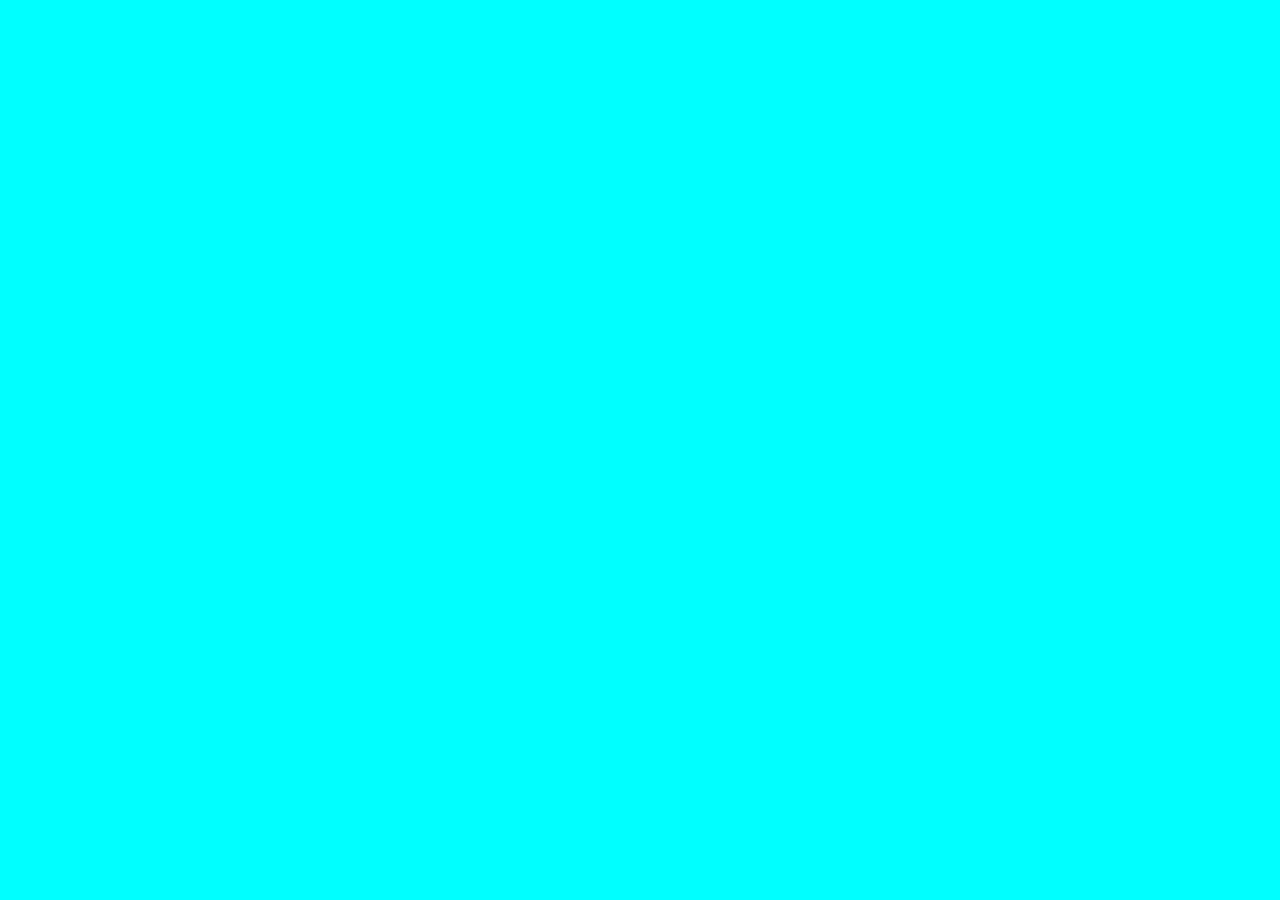
==== index.html @ 8349d07b "fresh index" ====
<!doctype html>
<html lang="en">
  <head>
    <meta charset="UTF-8" />
    <meta name="viewport" content="width=device-width, initial-scale=1.0" />
    <title>Mingle</title>
    <link rel="stylesheet" href="css/general.css" />
    <link rel="stylesheet" href="css/index.css" />
  </head>
  <body>
    <h1></h1>
    <h3></h3>
    <p></p>
  </body>
</html>
---- css/general.css ----
body {
  background-color: aqua;
}
*,
::before,
::after {
  box-sizing: border-box;
  margin: 0;
  padding: 0;
}

html {
  interpolate-size: allow-keywords;
  font-family: system-ui, sans-serif;
  line-height: 1.5;
  -webkit-font-smoothing: antialiased;
}
img,
svg {
  display: block;
  width: 100%;
  height: auto;
}
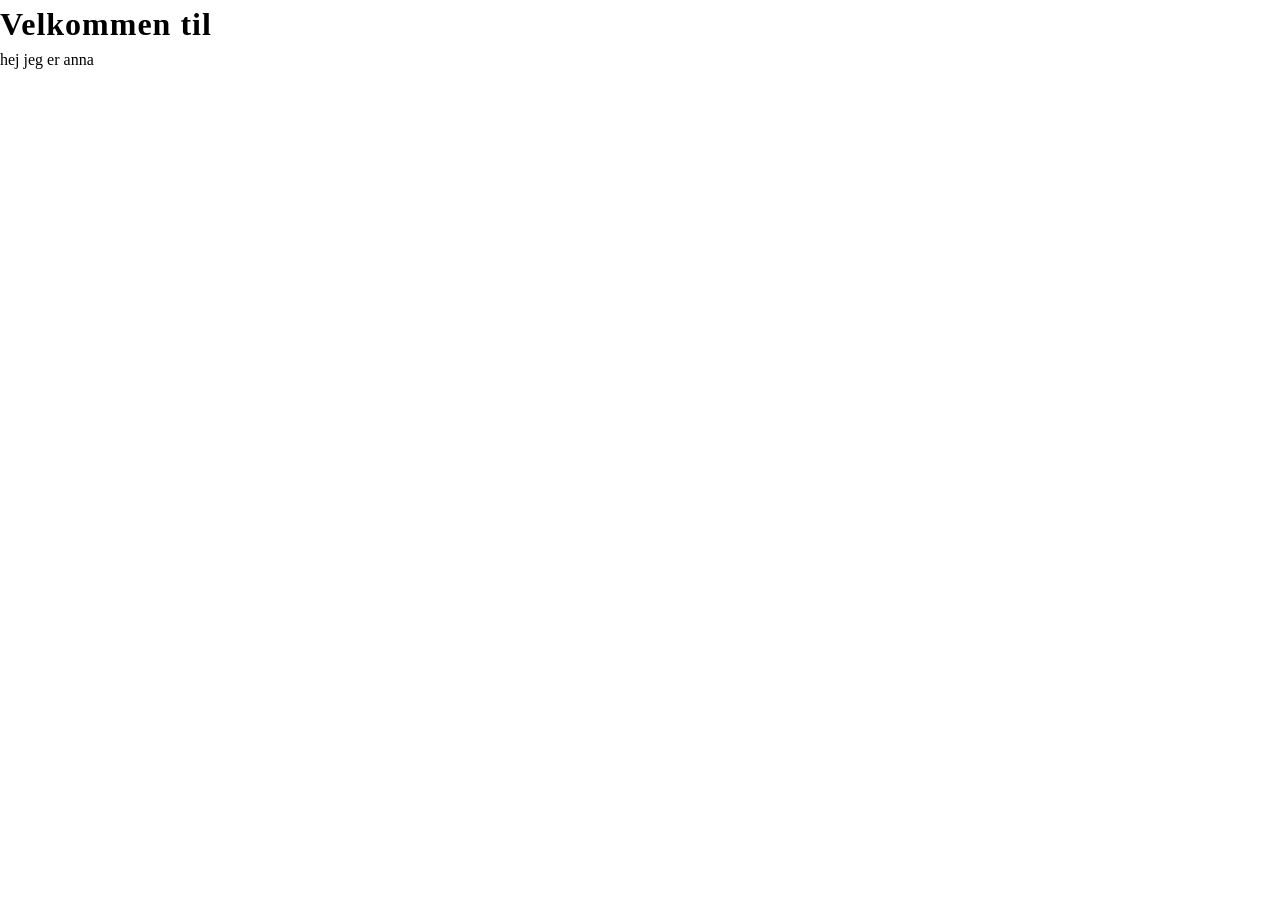
==== commit b1784776: "new" ====
--- a/index.html
+++ b/index.html
@@ -8,8 +8,8 @@
     <link rel="stylesheet" href="css/index.css" />
   </head>
   <body>
-    <h1></h1>
+    <h1>Velkommen til</h1>
     <h3></h3>
-    <p></p>
+    <p>hej jeg er anna</p>
   </body>
 </html>
--- a/css/general.css
+++ b/css/general.css
@@ -1,5 +1,19 @@
+html {
+  interpolate-size: allow-keywords;
+  line-height: 1.5;
+  -webkit-font-smoothing: antialiased;
+}
+
+@font-face {
+  font-family: p;
+  src: url(../fonts/Quicksand-VariableFont_wght.woff2);
+}
+@font-face {
+  font-family: h1;
+  src: url(../fonts/ViaodaLibre-Regular.woff2);
+}
 body {
-  background-color: aqua;
+  background-color: rgb(255, 255, 255);
 }
 *,
 ::before,
@@ -8,16 +22,12 @@
   margin: 0;
   padding: 0;
 }
-
-html {
-  interpolate-size: allow-keywords;
-  font-family: system-ui, sans-serif;
-  line-height: 1.5;
-  -webkit-font-smoothing: antialiased;
-}
 img,
 svg {
   display: block;
   width: 100%;
   height: auto;
 }
+h1 {
+  letter-spacing: 1px;
+}
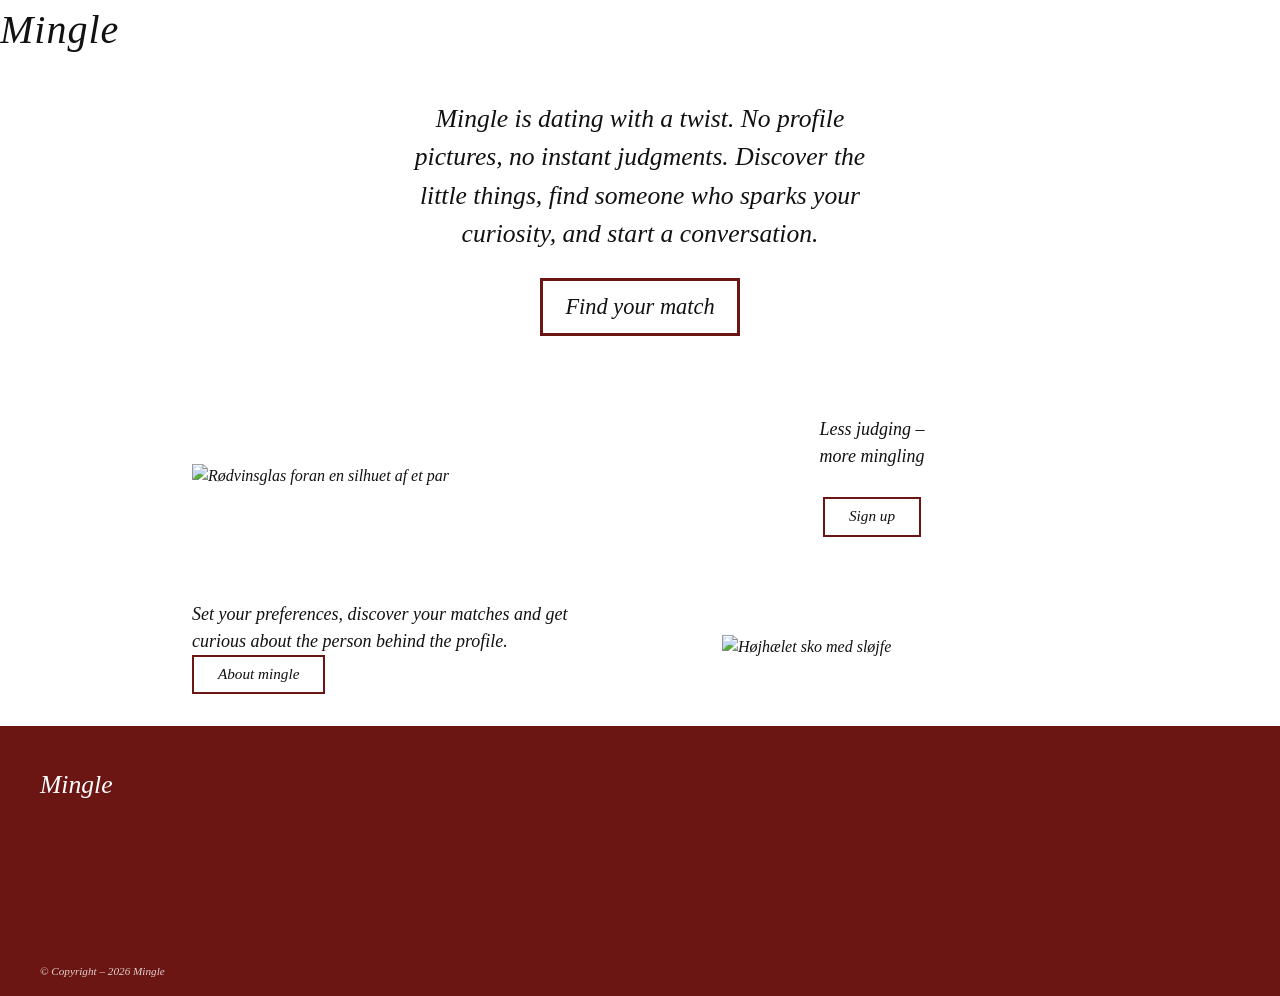
==== commit 5714cbc9: "meget af forside færdig mangler billeder" ====
--- a/index.html
+++ b/index.html
@@ -8,8 +8,39 @@
     <link rel="stylesheet" href="css/index.css" />
   </head>
   <body>
-    <h1>Velkommen til</h1>
-    <h3></h3>
-    <p>hej jeg er anna</p>
+    <header class="hero">
+      <h1 class="hero_logo">
+        <img class="hero__sko" src="" alt="" />
+        Mingle
+      </h1>
+    </header>
+
+    <main>
+      <section class="intro">
+        <p>Mingle is dating with a twist. No profile pictures, no instant judgments. Discover the little things, find someone who sparks your curiosity, and start a conversation.</p>
+        <a class="btn btn--large" href="userlist.html">Find your match</a>
+      </section>
+
+      <section class="feature">
+        <img class="feature_img--photo" src="" alt="Rødvinsglas foran en silhuet af et par" />
+        <div class="feature__text">
+          <p>Less judging –<br />more mingling</p>
+          <a class="btn btn--small" href="contact.html">Sign up</a>
+        </div>
+      </section>
+
+      <section class="feature feature--reverse">
+        <div class="feature_text">
+          <p>Set your preferences, discover your matches and get curious about the person behind the profile.</p>
+          <a class="btn btn--small" href="about.html">About mingle</a>
+        </div>
+        <img class="feature__img--icon" src="" alt="Højhælet sko med sløjfe" />
+      </section>
+    </main>
+
+    <footer class="footer">
+      <div class="footer__logo">Mingle</div>
+      <small class="footer__copy">© Copyright – 2026 Mingle</small>
+    </footer>
   </body>
 </html>
--- a/css/general.css
+++ b/css/general.css
@@ -11,6 +11,14 @@
 @font-face {
   font-family: h1;
   src: url(../fonts/ViaodaLibre-Regular.woff2);
+}
+@font-face {
+  font-family: h2;
+  src: url(../fonts/PoiretOne-Regular.woff2-kopi);
+}
+@font-face {
+  font-family: h3;
+  src: url(../fonts/PoiretOne-Regular.woff2-kopi);
 }
 body {
   background-color: rgb(255, 255, 255);
@@ -30,4 +38,17 @@
 }
 h1 {
   letter-spacing: 1px;
+  font-weight: 400;
+  font-style: oblique;
+  font-size: 40px;
 }
+h2,
+h3,
+h4 {
+  font-weight: 100;
+  font-size: 26px;
+}
+p {
+  font-size: 18px;
+  font-weight: 100;
+}
--- a/css/index.css
+++ b/css/index.css
@@ -0,0 +1,111 @@
+:root {
+  --wine: #6b1612;
+  --ink: #111;
+  --paper: #fff;
+}
+
+* {
+  box-sizing: border-box;
+  margin: 0;
+  padding: 0;
+}
+
+body {
+  font-family: var(--font);
+  font-style: italic;
+  color: var(--ink);
+  background: var(--paper);
+  line-height: 1.5;
+}
+
+img {
+  display: block;
+  max-width: 100%;
+}
+
+.btn {
+  display: inline-block;
+  padding: 0.5rem 1.25rem;
+  border: 2px solid var(--wine);
+  color: var(--ink);
+  background: transparent;
+  font: inherit;
+  text-decoration: none;
+  cursor: pointer;
+  transition:
+    background 0.2s,
+    color 0.2s;
+}
+.btn:hover {
+  background: var(--wine);
+  color: var(--paper);
+}
+.btn:focus-visible {
+  outline: 3px solid var(--ink);
+  outline-offset: 3px;
+}
+.btn--large {
+  font-size: 1.4rem;
+  padding: 0.6rem 1.4rem;
+  border-width: 3px;
+}
+.btn--small {
+  font-size: 0.95rem;
+  padding: 0.4rem 1.5rem;
+  border-width: 2px;
+}
+
+.intro {
+  max-width: 34rem;
+  margin: 0 auto;
+  padding: 2.5rem 1.5rem 3rem;
+  text-align: center;
+}
+.intro p {
+  font-size: 1.6rem;
+  margin-bottom: 1.5rem;
+}
+.feature {
+  display: grid;
+  grid-template-columns: 1fr 1fr;
+  align-items: center;
+  gap: 2rem;
+  max-width: 60rem;
+  margin: 0 auto;
+  padding: 2rem 2rem;
+}
+.feature__text {
+  text-align: center;
+  font-size: 1.6rem;
+}
+.feature__text p {
+  margin-bottom: 1.5rem;
+}
+.feature__img--photo {
+  width: 100%;
+  max-width: 280px;
+  aspect-ratio: 171 / 200;
+  object-fit: cover;
+}
+.feature__img--icon {
+  width: 100%;
+  max-width: 300px;
+  margin: 0 auto;
+}
+
+.footer {
+  background: var(--wine);
+  color: var(--paper);
+  min-height: 270px;
+  padding: 2.5rem 2.5rem 1rem;
+  display: flex;
+  flex-direction: column;
+  justify-content: space-between;
+}
+.footer__logo {
+  font-size: 1.6rem;
+}
+.footer__copy {
+  font-size: 0.7rem;
+  opacity: 0.8;
+}
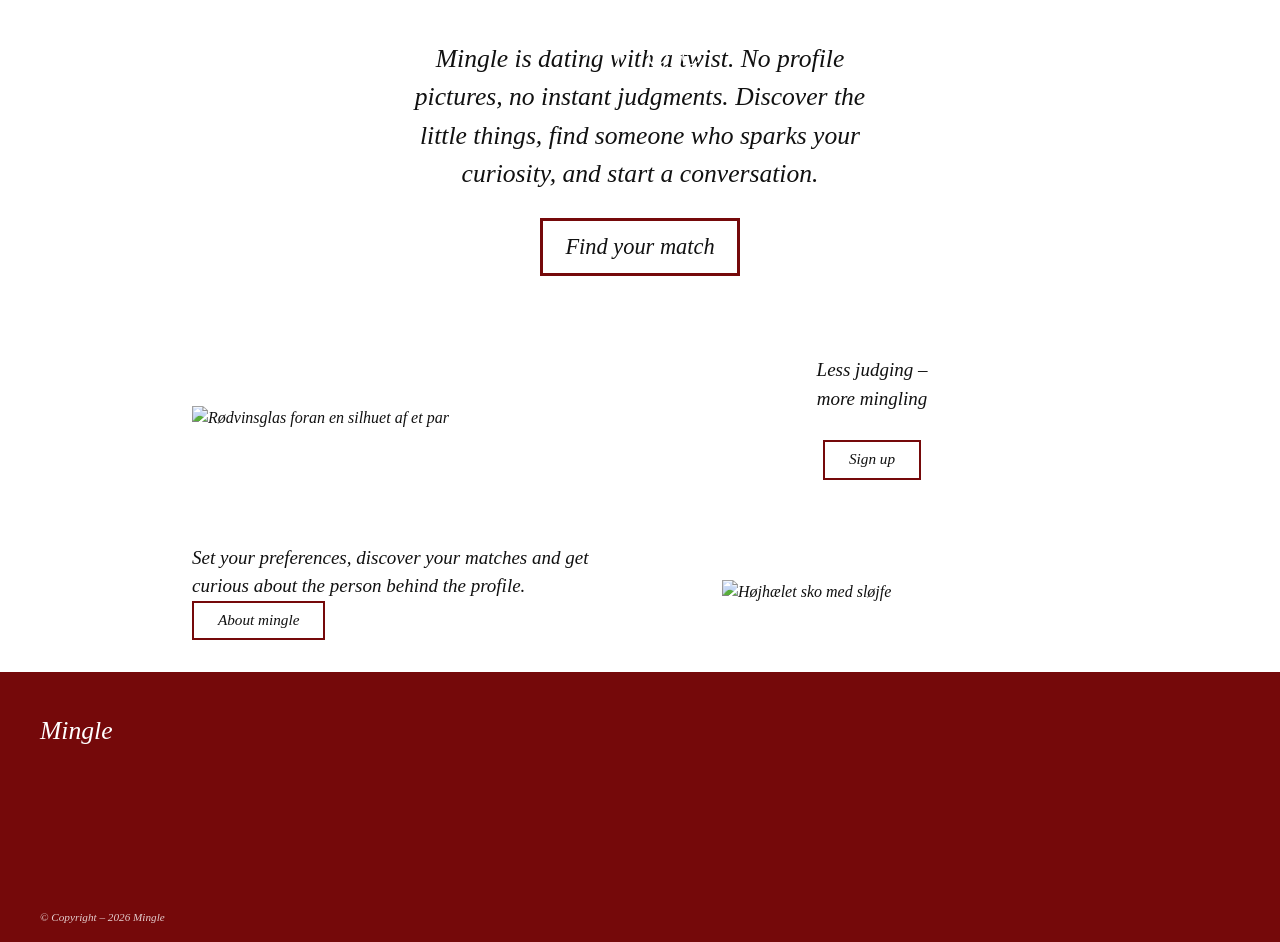
==== commit cb221f0e: "menu" ====
--- a/index.html
+++ b/index.html
@@ -8,11 +8,41 @@
     <link rel="stylesheet" href="css/index.css" />
   </head>
   <body>
-    <header class="hero">
-      <h1 class="hero_logo">
-        <img class="hero__sko" src="" alt="" />
-        Mingle
-      </h1>
+    <header>
+      <nav class="navbar">
+        <input type="checkbox" id="burger-toggle" />
+        <label for="burger-toggle" class="burger">
+          <span></span>
+          <span></span>
+          <span></span>
+        </label>
+        <a href="index.html" class="desktop-logo mingle">Mingle</a>
+        <div class="menu-overlay">
+          <ul class="menu-links">
+            <li><a href="index.html">Home</a></li>
+            <li><a href="userlist.html">Find Your Match</a></li>
+            <li><a href="about.html">About Us</a></li>
+            <li><a href="contact.html">Contact</a></li>
+          </ul>
+          <div class="menu-footer">
+            <p>© Mingle 2026</p>
+            <a href="#">
+              <img class="instagram" src="image/instagram.webp" alt="Instagram logo" />
+            </a>
+          </div>
+        </div>
+        <div class="desktop-menu">
+          <div class="desktop-left">
+            <a href="index.html">Home</a>
+            <a href="userlist.html">Find Your Match</a>
+          </div>
+          <a href="index.html" class="desktop-logo">Mingle</a>
+          <div class="desktop-right">
+            <a href="about.html">About Us</a>
+            <a href="contact.html">Contact</a>
+          </div>
+        </div>
+      </nav>
     </header>
 
     <main>
--- a/css/general.css
+++ b/css/general.css
@@ -3,7 +3,6 @@
   line-height: 1.5;
   -webkit-font-smoothing: antialiased;
 }
-
 @font-face {
   font-family: p;
   src: url(../fonts/Quicksand-VariableFont_wght.woff2);
@@ -21,7 +20,7 @@
   src: url(../fonts/PoiretOne-Regular.woff2-kopi);
 }
 body {
-  background-color: rgb(255, 255, 255);
+  background-color: white;
 }
 *,
 ::before,
@@ -30,6 +29,150 @@
   margin: 0;
   padding: 0;
 }
+@keyframes fadeIn {
+  from {
+    opacity: 0;
+  }
+
+  to {
+    opacity: 1;
+  }
+}
+h1,
+h2,
+h3,
+p,
+a {
+  animation: fadeIn 1s ease 0.3s both;
+}
+
+.burger {
+  animation: fadeIn 1s ease 0.5s both;
+}
+main {
+  animation: fadeIn 0.8s ease-out 0.2s both;
+}
+header {
+  position: absolute;
+  top: 0;
+  left: 0;
+  width: 100%;
+  z-index: 1000;
+}
+.navbar {
+  display: flex;
+  align-items: center;
+  justify-content: flex-end;
+  padding: 20px;
+}
+.nav-button {
+  margin-left: auto;
+  padding: 10px 18px;
+  background: white;
+  color: #75090a;
+  border-radius: 30px;
+  text-decoration: none;
+  font-size: 14px;
+  font-weight: bold;
+  z-index: 1002;
+}
+.mingle {
+  position: fixed;
+  left: 50%;
+  transform: translateX(-50%);
+  color: rgb(234, 231, 231);
+  font-family: p;
+  font-size: 27px;
+  font-weight: 400;
+  text-decoration: none;
+  z-index: 1002;
+}
+#burger-toggle {
+  position: absolute;
+  opacity: 0;
+  width: 1px;
+  height: 1px;
+}
+.burger {
+  position: fixed;
+  display: flex;
+  flex-direction: column;
+  justify-content: center;
+  gap: 6px;
+  cursor: pointer;
+  z-index: 1003;
+  margin-left: auto;
+}
+.burger span {
+  display: block;
+  width: 30px;
+  height: 3px;
+  background: whitesmoke;
+  border-radius: 2px;
+  transition: 0.4s ease;
+}
+.menu-overlay {
+  position: fixed;
+  top: 0;
+  left: 0;
+  width: 100%;
+  height: 100vh;
+  height: 100dvh;
+  background-color: #75090a;
+  display: flex;
+  flex-direction: column;
+  justify-content: space-between;
+  padding: 110px 25px 25px;
+  overflow-y: auto;
+  transform: translateX(100%);
+  visibility: hidden;
+  transition:
+    transform 0.4s ease-in-out,
+    visibility 0.8s;
+  z-index: 1001;
+}
+.instagram {
+  width: 40px;
+}
+#burger-toggle:checked ~ .menu-overlay {
+  transform: translateX(0);
+  visibility: visible;
+}
+.menu-links {
+  list-style: none;
+  width: 100%;
+}
+.menu-links li {
+  border-bottom: 1px solid rgba(255, 255, 255, 0.3);
+}
+.menu-links a {
+  display: block;
+  padding: 22px 0;
+  color: white;
+  font-family: h2;
+  font-size: 43px;
+  font-weight: 400;
+  text-decoration: none;
+  transition: 0.3s ease;
+}
+.menu-links a:hover {
+  opacity: 0.6;
+  padding-left: 15px;
+}
+.menu-footer {
+  display: flex;
+  justify-content: space-between;
+  align-items: center;
+  gap: 15px;
+  border-top: 1px solid rgba(255, 255, 255, 0.3);
+  padding-top: 25px;
+  color: white;
+  font-size: 14px;
+}
+.menu-footer a {
+  color: white;
+  text-decoration: none;
+}
 img,
 svg {
   display: block;
@@ -37,9 +180,7 @@
   height: auto;
 }
 h1 {
-  letter-spacing: 1px;
   font-weight: 400;
-  font-style: oblique;
   font-size: 40px;
 }
 h2,
@@ -49,6 +190,100 @@
   font-size: 26px;
 }
 p {
-  font-size: 18px;
-  font-weight: 100;
-}
+  font-size: 19px;
+  font-weight: 500;
+}
+.btn {
+  font-family: p;
+  border: 1.4px solid #75090a;
+  color: rgb(0, 0, 0);
+  text-align: center;
+  text-decoration: none;
+  background-color: white;
+  padding: 0.5rem 1.7rem 0.5rem 1.7rem;
+}
+.btn:hover {
+  background-color: #75090a;
+  border: 2px solid white;
+  scale: 1.5;
+  color: white;
+}
+.footer {
+  background: var(--wine);
+  color: var(--paper);
+  min-height: 270px;
+  padding: 2.5rem 2.5rem 1rem;
+  display: flex;
+  flex-direction: column;
+  justify-content: space-between;
+}
+.footer__logo {
+  font-size: 1.6rem;
+}
+.footer__copy {
+  font-size: 0.7rem;
+  opacity: 0.8;
+}
+:root {
+  --wine: #75090a;
+  --ink: #111;
+  --paper: #fff;
+}
+.desktop-menu {
+  display: none;
+}
+@media (min-width: 768px) {
+  .burger,
+  .navbar > .mingle,
+  .menu-overlay,
+  #burger-toggle {
+    display: none;
+  }
+  .navbar {
+    position: absolute;
+    top: 0;
+    left: 0;
+    width: 100%;
+    background: transparent;
+    z-index: 1000;
+  }
+  .desktop-menu {
+    display: grid;
+    grid-template-columns: 1fr auto 1fr;
+    align-items: center;
+    width: 100%;
+    padding: 0.1px 60px;
+  }
+  .desktop-left,
+  .desktop-right {
+    display: flex;
+    align-items: center;
+    gap: 45px;
+  }
+  .desktop-left {
+    justify-content: flex-start;
+  }
+  .desktop-right {
+    justify-content: flex-end;
+  }
+  .desktop-menu a {
+    color: white;
+    text-decoration: none;
+    font-size: 18px;
+    font-weight: 100;
+    font-family: p;
+    transition: opacity 0.3s ease;
+  }
+  .desktop-menu a:hover {
+    color: whitesmoke;
+  }
+  .desktop-menu .desktop-logo {
+    display: block;
+    position: static;
+    transform: none;
+    font-family: p;
+    font-size: 40px;
+    font-weight: 100;
+    margin: 0;
+  }
+}
--- a/css/index.css
+++ b/css/index.css
@@ -1,5 +1,5 @@
 :root {
-  --wine: #6b1612;
+  --wine: #75090a;
   --ink: #111;
   --paper: #fff;
 }
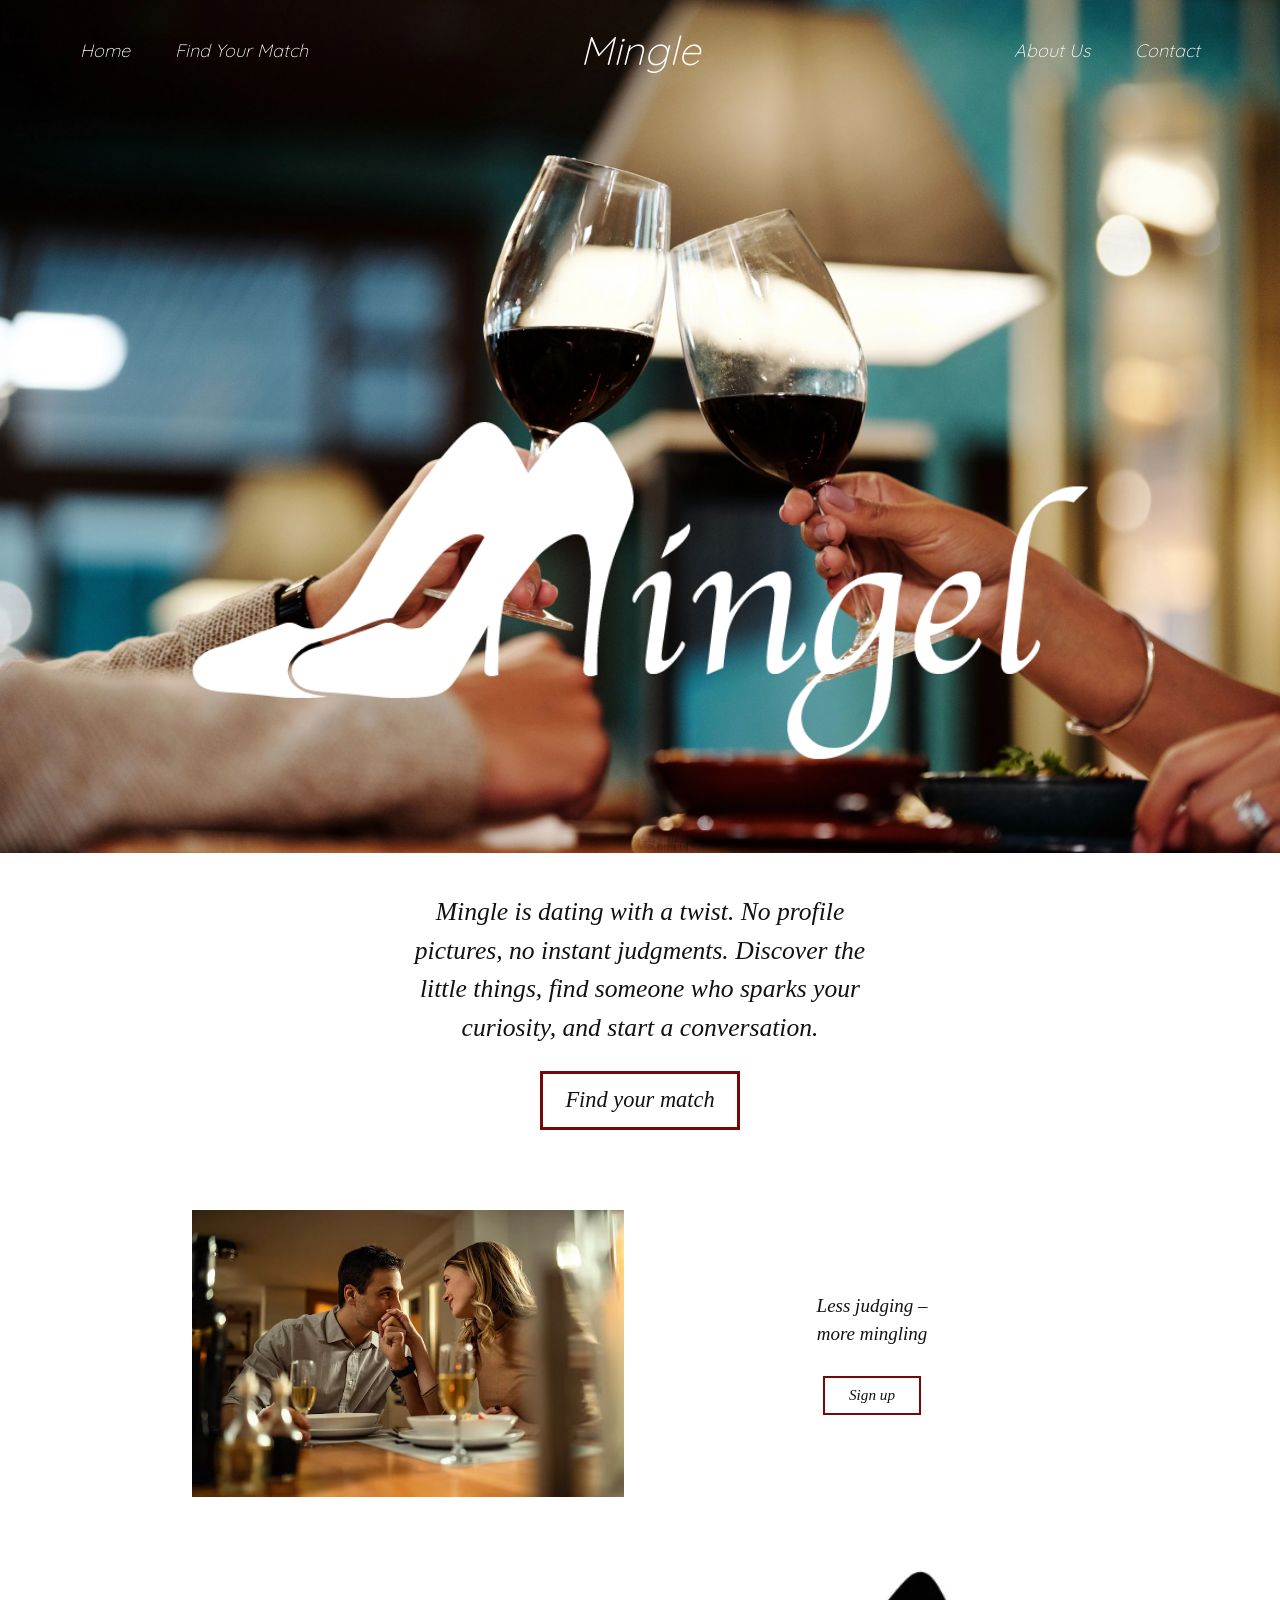
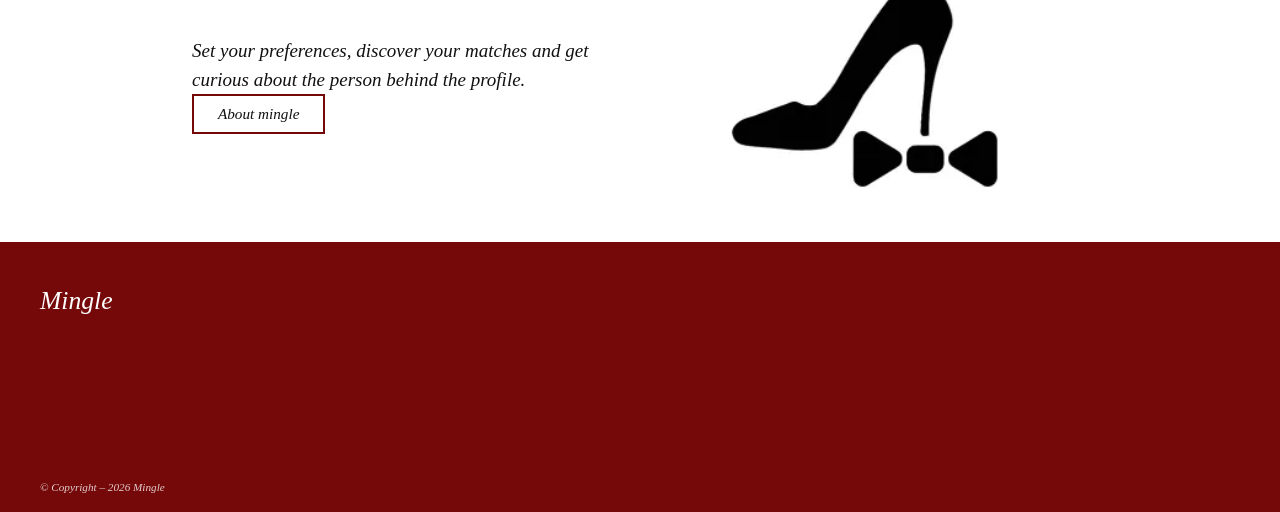
==== commit ff8af696: "forside med hero" ====
--- a/index.html
+++ b/index.html
@@ -46,13 +46,17 @@
     </header>
 
     <main>
+      <div class="image-container">
+        <img class="bottom-image" src="image/pexels-jep-gambardella-5086615_result.webp" alt="hero billede" />
+        <img class="top-image" src="image/logo-hvid-dating-mingle.webp" alt="mingle logo" />
+      </div>
       <section class="intro">
         <p>Mingle is dating with a twist. No profile pictures, no instant judgments. Discover the little things, find someone who sparks your curiosity, and start a conversation.</p>
         <a class="btn btn--large" href="userlist.html">Find your match</a>
       </section>
 
       <section class="feature">
-        <img class="feature_img--photo" src="" alt="Rødvinsglas foran en silhuet af et par" />
+        <img class="feature_img--photo" src="image/rules.webp" alt="Rødvinsglas foran en silhuet af et par" />
         <div class="feature__text">
           <p>Less judging –<br />more mingling</p>
           <a class="btn btn--small" href="contact.html">Sign up</a>
@@ -64,7 +68,7 @@
           <p>Set your preferences, discover your matches and get curious about the person behind the profile.</p>
           <a class="btn btn--small" href="about.html">About mingle</a>
         </div>
-        <img class="feature__img--icon" src="" alt="Højhælet sko med sløjfe" />
+        <img class="feature__img--icon" src="image/Skærmbillede 2026-10-20 kl. 11.32.27_result.webp" alt="Højhælet sko med sløjfe" />
       </section>
     </main>
 
--- a/css/index.css
+++ b/css/index.css
@@ -109,3 +109,21 @@
   font-size: 0.7rem;
   opacity: 0.8;
 }
+.image-container {
+  position: relative;
+  width: 100%;
+}
+
+.bottom-image {
+  width: 100%;
+  display: block;
+}
+
+.top-image {
+  position: absolute;
+  top: 70%;
+  left: 50%;
+  transform: translate(-50%, -50%);
+  width: 70%;
+  z-index: 1;
+}
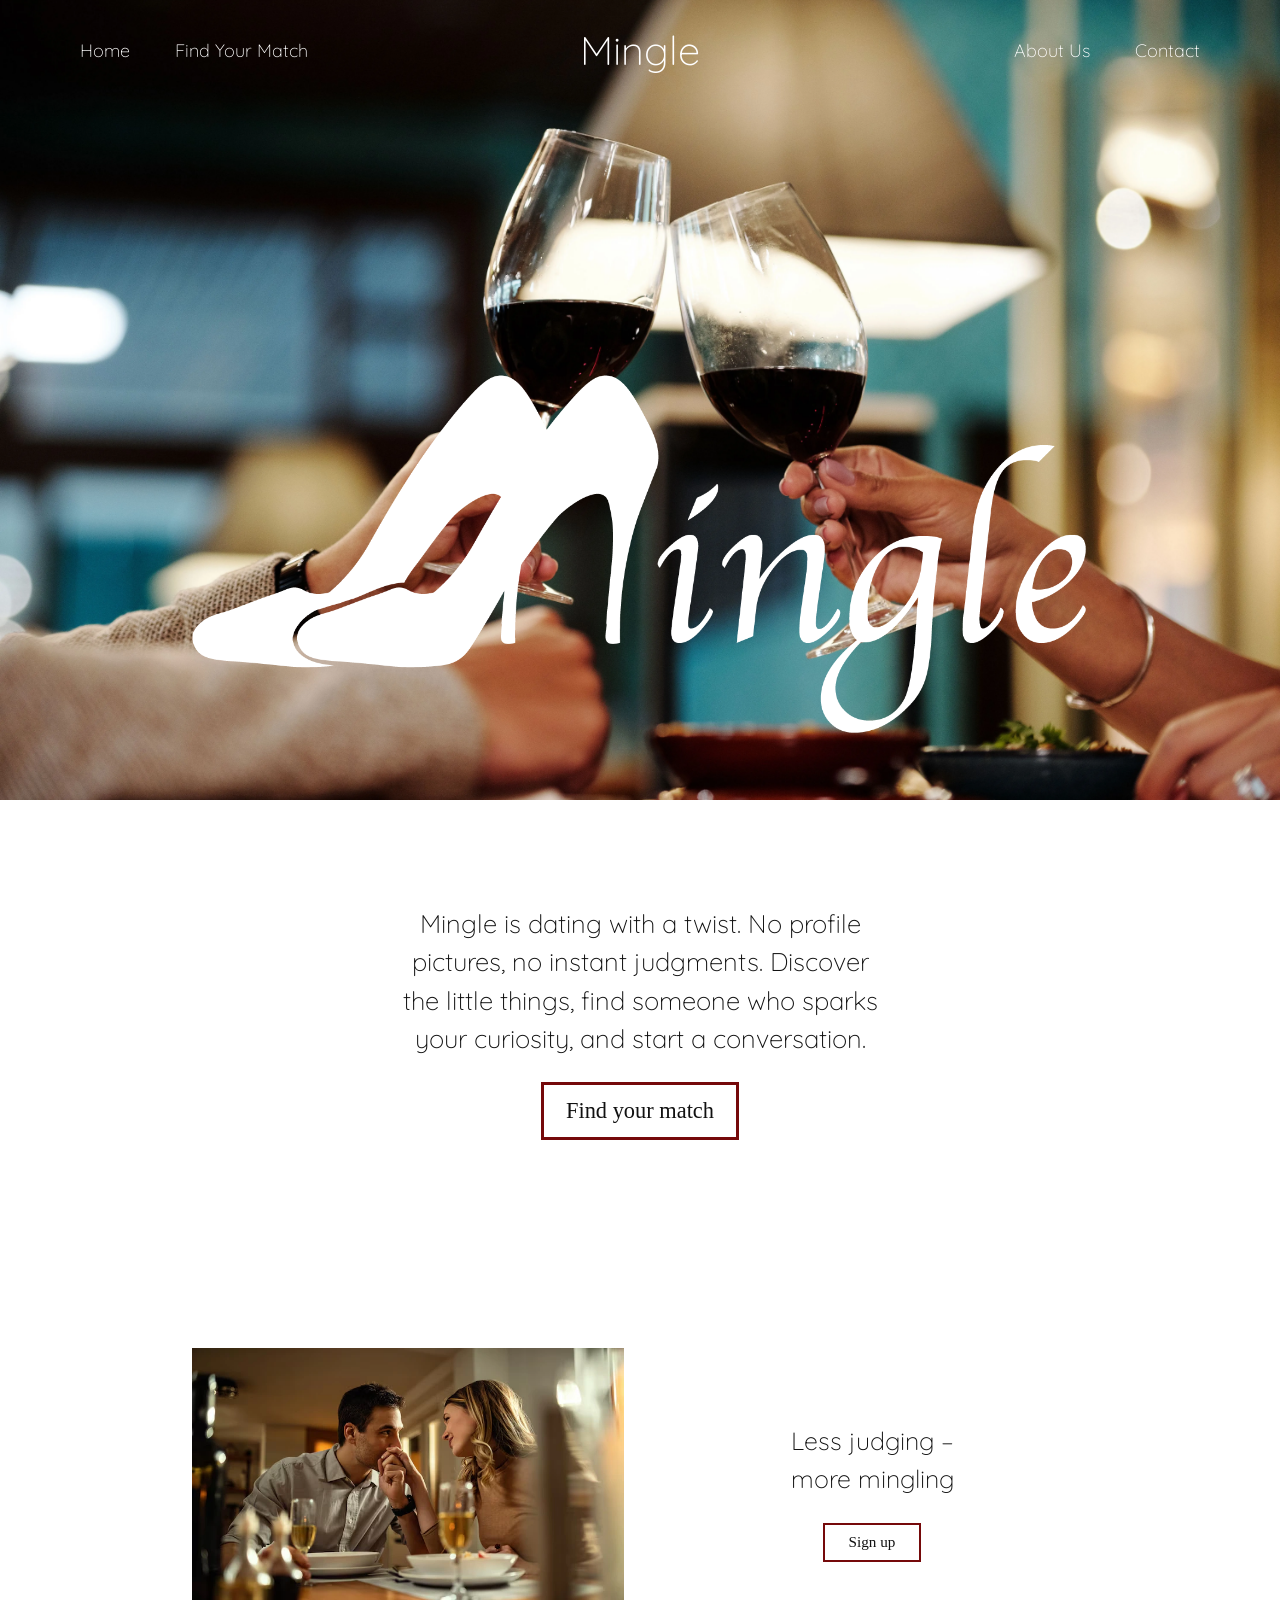
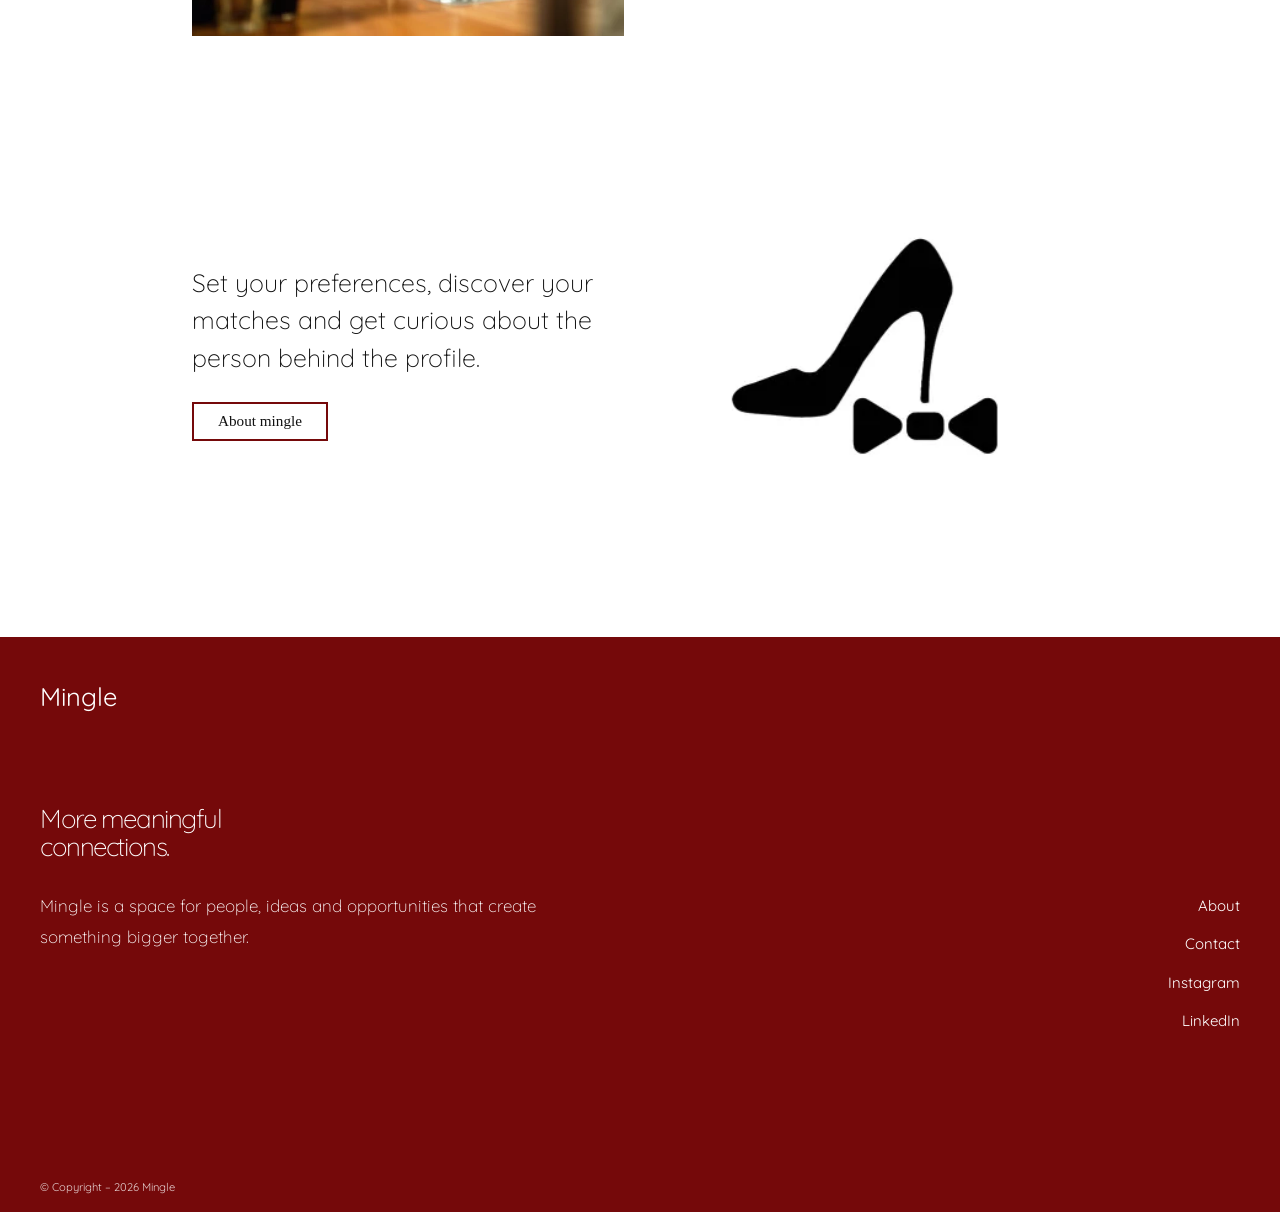
==== commit 7c4087b1: "footer færdig" ====
--- a/index.html
+++ b/index.html
@@ -6,6 +6,7 @@
     <title>Mingle</title>
     <link rel="stylesheet" href="css/general.css" />
     <link rel="stylesheet" href="css/index.css" />
+    <link rel="icon" type="image/png" href="image/favicon.png" />
   </head>
   <body>
     <header>
@@ -74,6 +75,23 @@
 
     <footer class="footer">
       <div class="footer__logo">Mingle</div>
+
+      <div class="footer-main">
+        <div class="footer-intro">
+          <h2>
+            More meaningful<br />
+            connections.
+          </h2>
+          <p>Mingle is a space for people, ideas and opportunities that create something bigger together.</p>
+        </div>
+
+        <nav class="mingle-links" aria-label="Footer navigation">
+          <a href="about.html">About</a>
+          <a href="contact.html">Contact</a>
+          <a href="https://instagram.com/">Instagram</a>
+          <a href="https://linkedin.com/">LinkedIn</a>
+        </nav>
+      </div>
       <small class="footer__copy">© Copyright – 2026 Mingle</small>
     </footer>
   </body>
--- a/css/general.css
+++ b/css/general.css
@@ -9,16 +9,21 @@
 }
 @font-face {
   font-family: h1;
-  src: url(../fonts/ViaodaLibre-Regular.woff2);
+  src: url(../fonts/Quicksand-VariableFont_wght.woff2);
 }
 @font-face {
   font-family: h2;
-  src: url(../fonts/PoiretOne-Regular.woff2-kopi);
+  src: url(../fonts/Quicksand-VariableFont_wght.woff2);
 }
 @font-face {
   font-family: h3;
-  src: url(../fonts/PoiretOne-Regular.woff2-kopi);
-}
+  src: url(../fonts/Quicksand-VariableFont_wght.woff2);
+}
+@font-face {
+  font-family: h4;
+  src: url(../fonts/Quicksand-VariableFont_wght.woff2);
+}
+
 body {
   background-color: white;
 }
@@ -41,6 +46,7 @@
 h1,
 h2,
 h3,
+h4,
 p,
 a {
   animation: fadeIn 1s ease 0.3s both;
@@ -205,10 +211,11 @@
 .btn:hover {
   background-color: #75090a;
   border: 2px solid white;
-  scale: 1.5;
+  scale: 1.1;
   color: white;
 }
 .footer {
+  font-family: p;
   background: var(--wine);
   color: var(--paper);
   min-height: 270px;
@@ -216,6 +223,7 @@
   display: flex;
   flex-direction: column;
   justify-content: space-between;
+  margin-top: 5rem;
 }
 .footer__logo {
   font-size: 1.6rem;
@@ -224,6 +232,50 @@
   font-size: 0.7rem;
   opacity: 0.8;
 }
+.mingle-links {
+  display: flex;
+  flex-direction: column;
+  align-items: flex-end;
+  gap: 16px;
+  margin: 90px 0 70px;
+}
+
+.mingle-links a {
+  color: inherit;
+  font-size: 15px;
+  text-decoration: none;
+  opacity: 0.8;
+  transition: opacity 0.2s ease;
+}
+
+.mingle-links a:hover {
+  opacity: 1;
+}
+.footer-main {
+  display: grid;
+  grid-template-columns: 1.5fr 0.7fr;
+  gap: 80px;
+  align-items: start;
+  padding: 90px 0 76px;
+}
+
+.footer-intro h2 {
+  margin: 0;
+
+  line-height: 1.08;
+  letter-spacing: -0.055em;
+  font-weight: 300;
+}
+
+.footer-intro p {
+  max-width: 560px;
+  margin: 30px 0 0;
+  color: var(--muted);
+  font-size: 17px;
+  line-height: 1.8;
+  font-weight: 300;
+}
+
 :root {
   --wine: #75090a;
   --ink: #111;
--- a/css/index.css
+++ b/css/index.css
@@ -9,20 +9,28 @@
   margin: 0;
   padding: 0;
 }
-
+h1,
+h2,
+h3,
+h4 {
+  font-family: h1;
+  font-weight: 200;
+}
+p {
+  font-family: p;
+  font-size: 25px;
+  font-weight: 300;
+}
 body {
   font-family: var(--font);
-  font-style: italic;
   color: var(--ink);
   background: var(--paper);
   line-height: 1.5;
 }
-
 img {
   display: block;
   max-width: 100%;
 }
-
 .btn {
   display: inline-block;
   padding: 0.5rem 1.25rem;
@@ -41,8 +49,8 @@
   color: var(--paper);
 }
 .btn:focus-visible {
-  outline: 3px solid var(--ink);
-  outline-offset: 3px;
+  outline: 1px solid var(--ink);
+  outline-offset: 1px;
 }
 .btn--large {
   font-size: 1.4rem;
@@ -52,9 +60,9 @@
 .btn--small {
   font-size: 0.95rem;
   padding: 0.4rem 1.5rem;
+  margin-top: 1.6rem;
   border-width: 2px;
 }
-
 .intro {
   max-width: 34rem;
   margin: 0 auto;
@@ -62,6 +70,7 @@
   text-align: center;
 }
 .intro p {
+  margin-top: 4rem;
   font-size: 1.6rem;
   margin-bottom: 1.5rem;
 }
@@ -72,18 +81,17 @@
   gap: 2rem;
   max-width: 60rem;
   margin: 0 auto;
+  margin-top: 8rem;
+  margin-bottom: 8rem;
   padding: 2rem 2rem;
 }
 .feature__text {
   text-align: center;
   font-size: 1.6rem;
 }
-.feature__text p {
-  margin-bottom: 1.5rem;
-}
 .feature__img--photo {
   width: 100%;
-  max-width: 280px;
+  max-width: 380px;
   aspect-ratio: 171 / 200;
   object-fit: cover;
 }
@@ -92,7 +100,6 @@
   max-width: 300px;
   margin: 0 auto;
 }
-
 .footer {
   background: var(--wine);
   color: var(--paper);
@@ -113,12 +120,12 @@
   position: relative;
   width: 100%;
 }
-
 .bottom-image {
   width: 100%;
+  height: 800px;
+  object-fit: cover;
   display: block;
 }
-
 .top-image {
   position: absolute;
   top: 70%;
